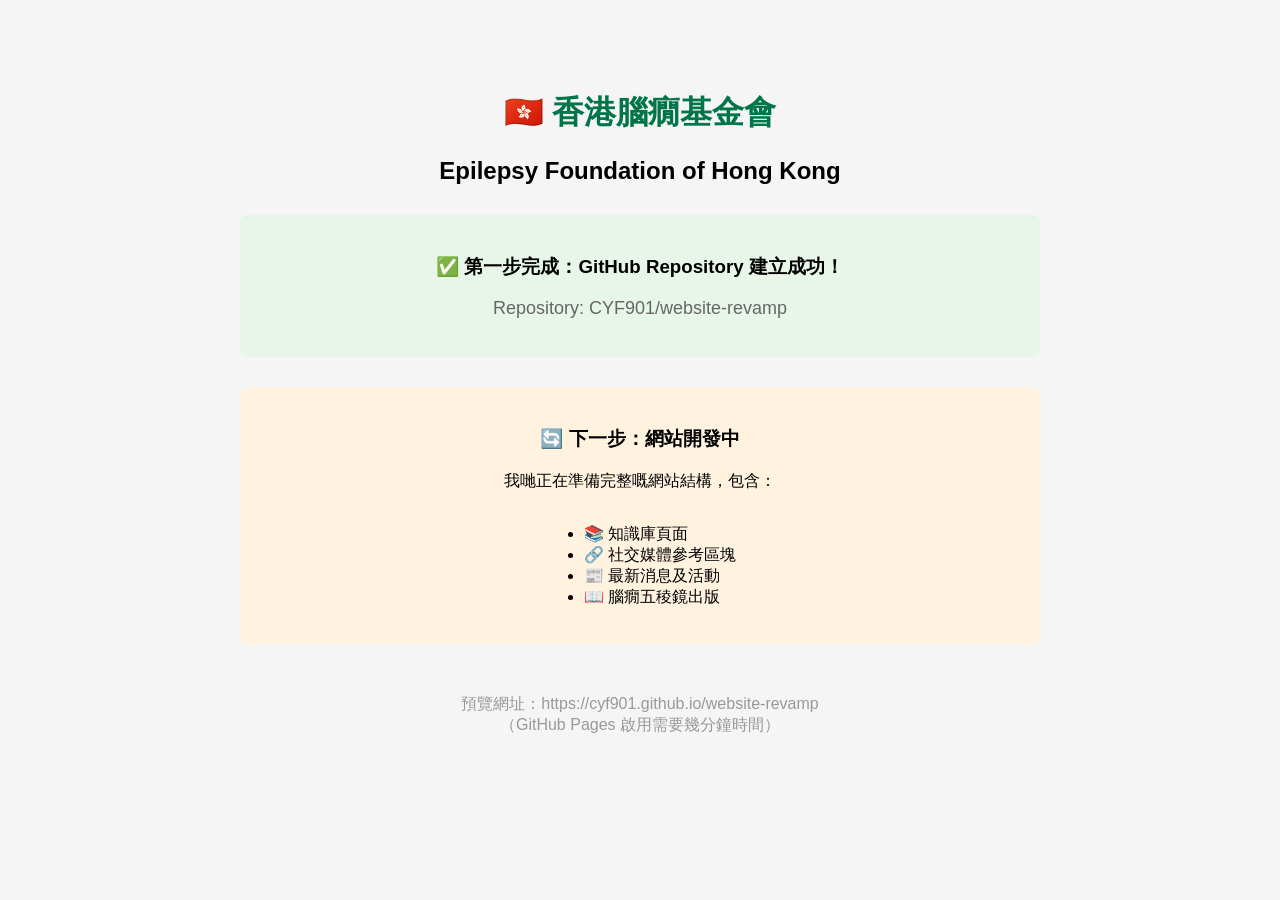
==== index.html @ 5966a338 "Add GitHub Pages workflow and initial index" ====
<!DOCTYPE html>
<html lang="zh-HK">
<head>
    <meta charset="UTF-8">
    <meta name="viewport" content="width=device-width, initial-scale=1.0">
    <title>香港腦癇基金會 - Website Revamp</title>
    <style>
        body {
            font-family: -apple-system, BlinkMacSystemFont, "Segoe UI", Roboto, Helvetica, Arial, sans-serif;
            max-width: 800px;
            margin: 50px auto;
            padding: 20px;
            text-align: center;
            background: #f5f5f5;
        }
        h1 { color: #007549; }
        .status { 
            background: #e8f5e9; 
            padding: 20px; 
            border-radius: 8px; 
            margin: 30px 0;
        }
        .progress { font-size: 18px; color: #666; }
    </style>
</head>
<body>
    <h1>🇭🇰 香港腦癇基金會</h1>
    <h2>Epilepsy Foundation of Hong Kong</h2>
    
    <div class="status">
        <h3>✅ 第一步完成：GitHub Repository 建立成功！</h3>
        <p class="progress">Repository: CYF901/website-revamp</p>
    </div>
    
    <div class="status" style="background: #fff3e0;">
        <h3>🔄 下一步：網站開發中</h3>
        <p>我哋正在準備完整嘅網站結構，包含：</p>
        <ul style="text-align: left; display: inline-block;">
            <li>📚 知識庫頁面</li>
            <li>🔗 社交媒體參考區塊</li>
            <li>📰 最新消息及活動</li>
            <li>📖 腦癇五稜鏡出版</li>
        </ul>
    </div>
    
    <p style="color: #999; margin-top: 50px;">
        預覽網址：https://cyf901.github.io/website-revamp<br>
        （GitHub Pages 啟用需要幾分鐘時間）
    </p>
</body>
</html>
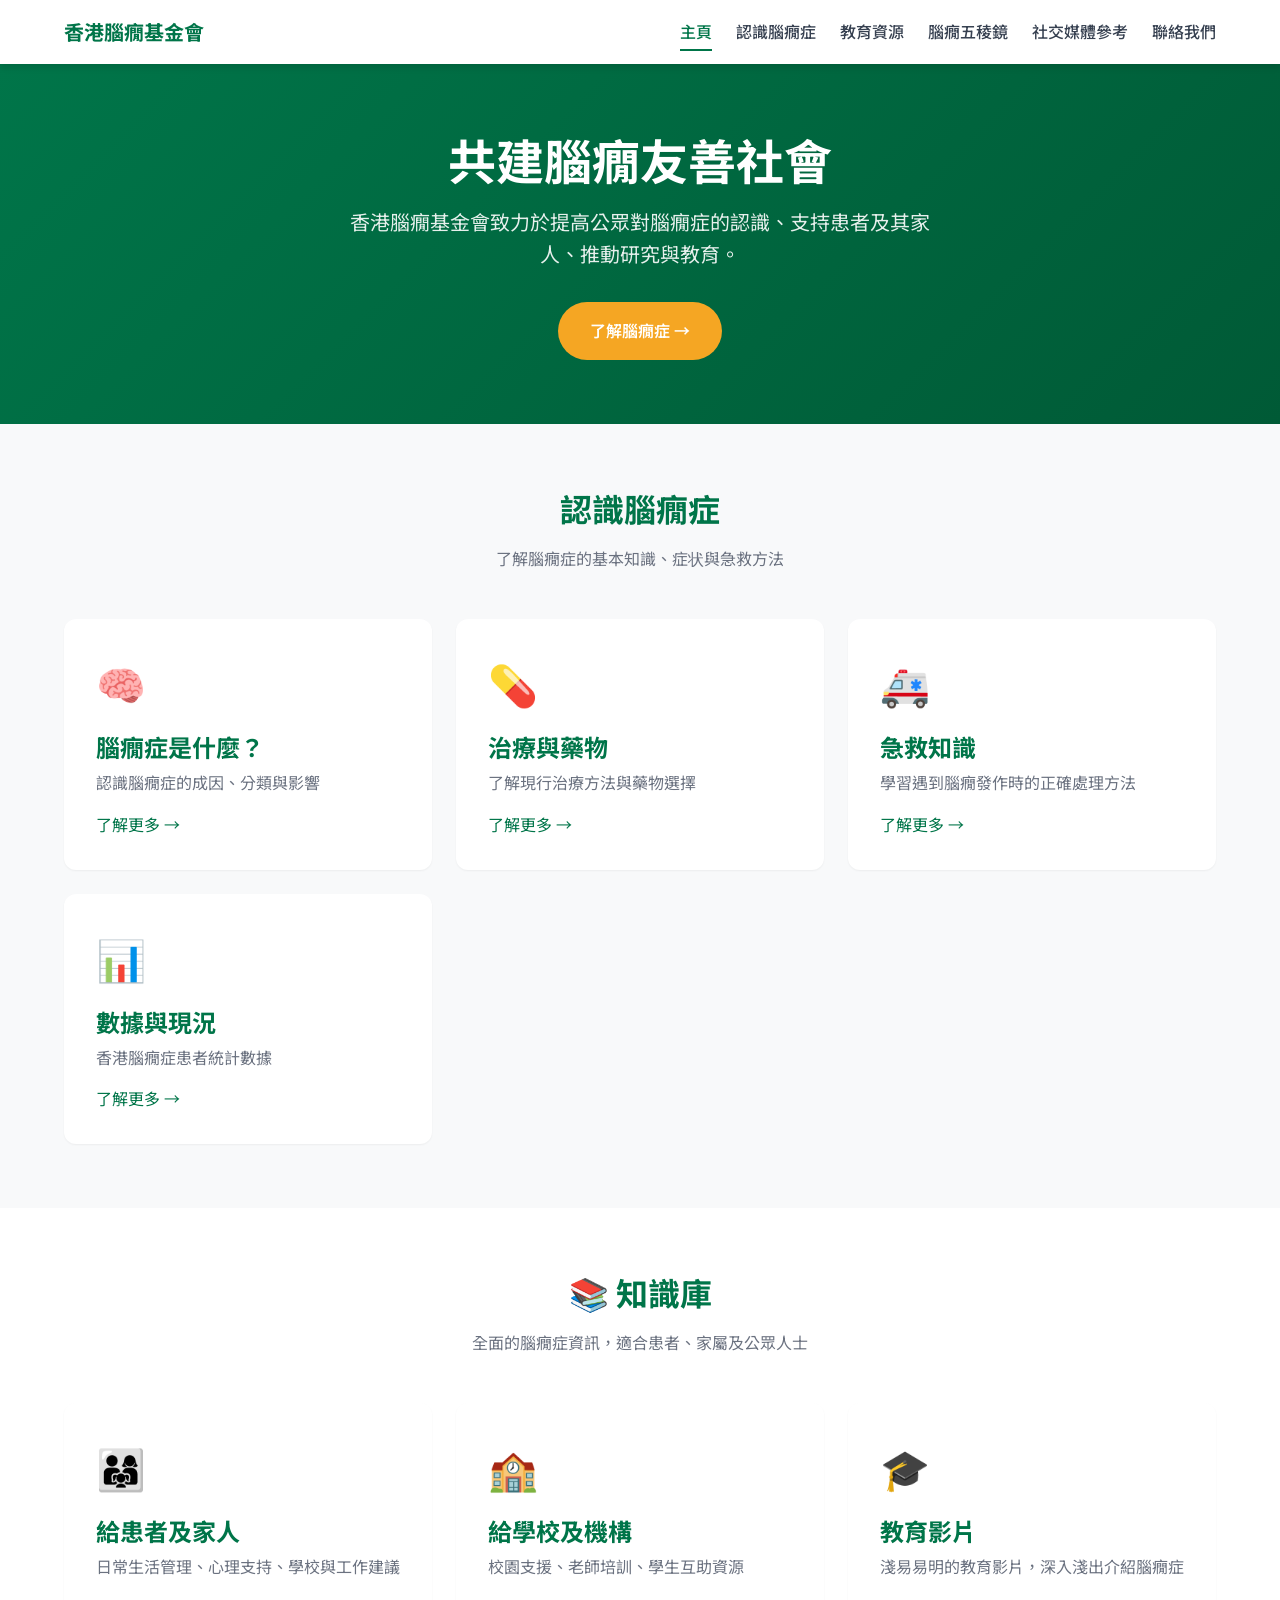
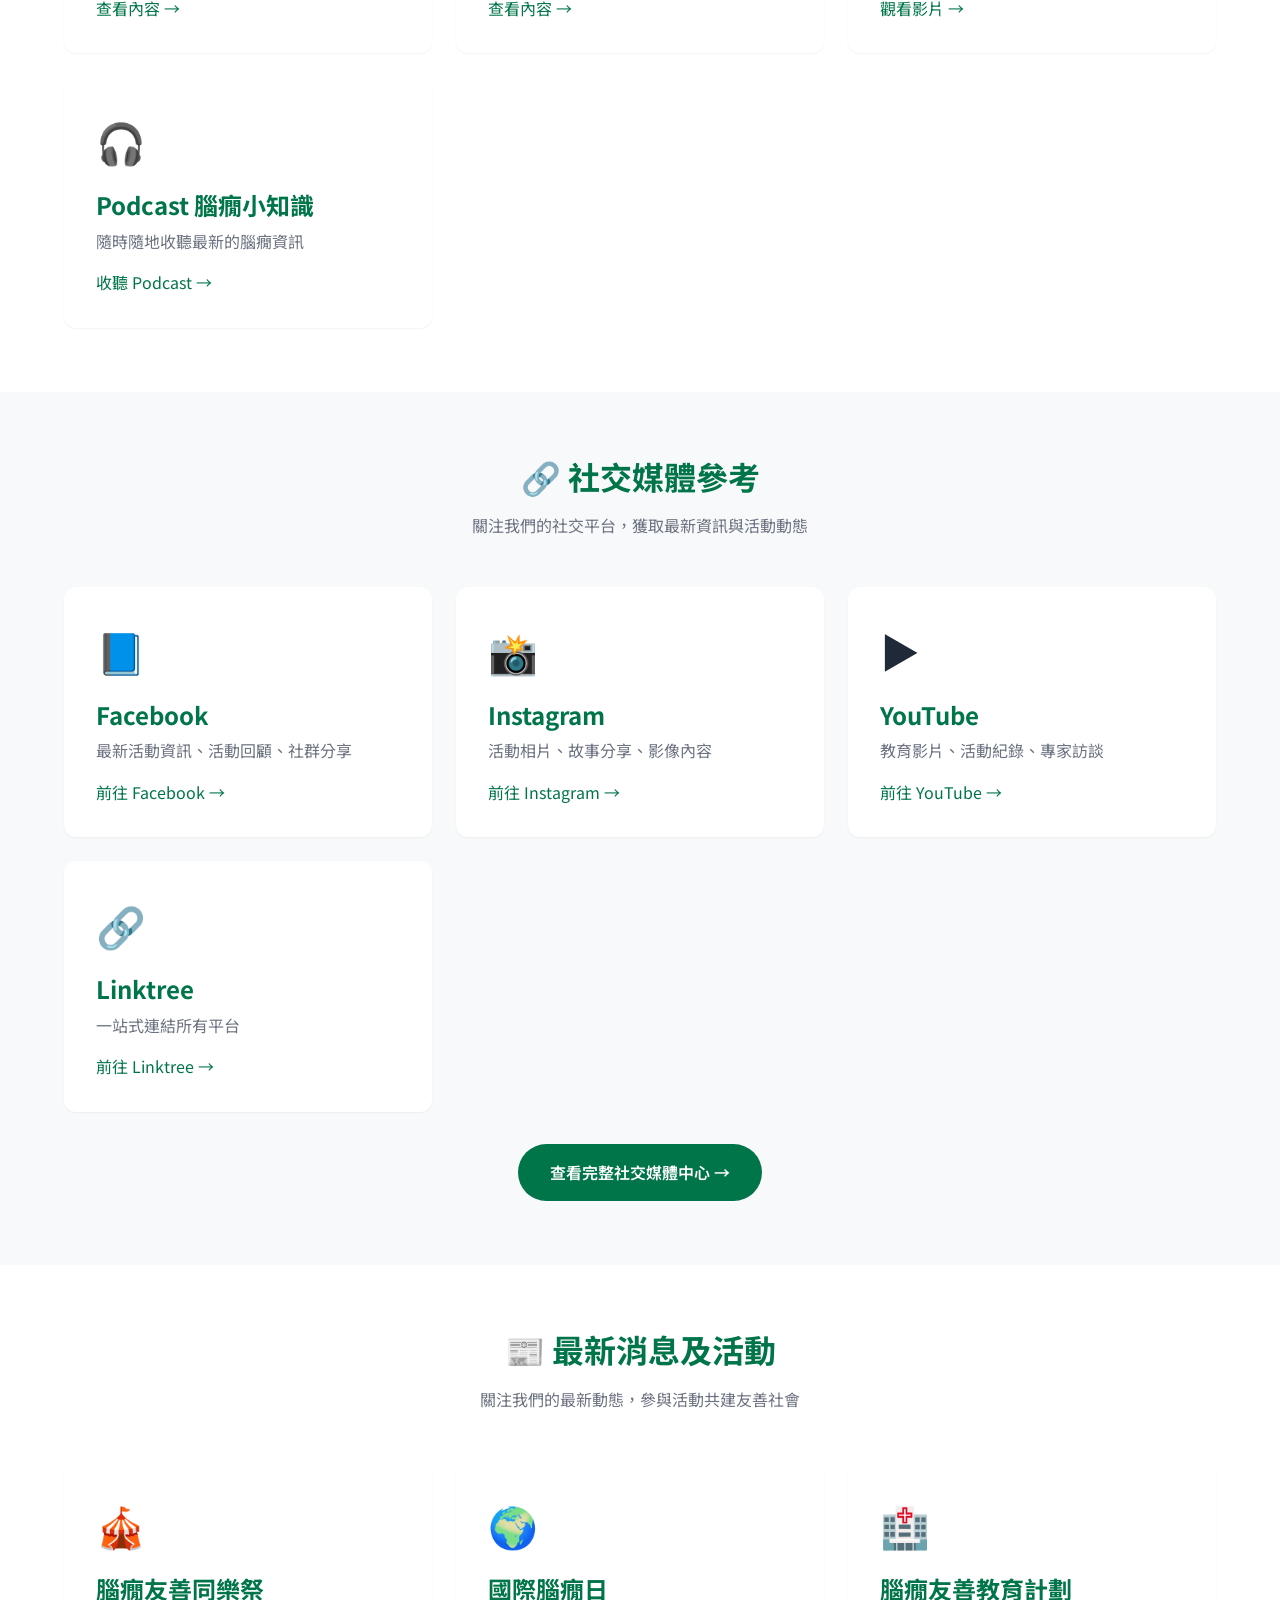
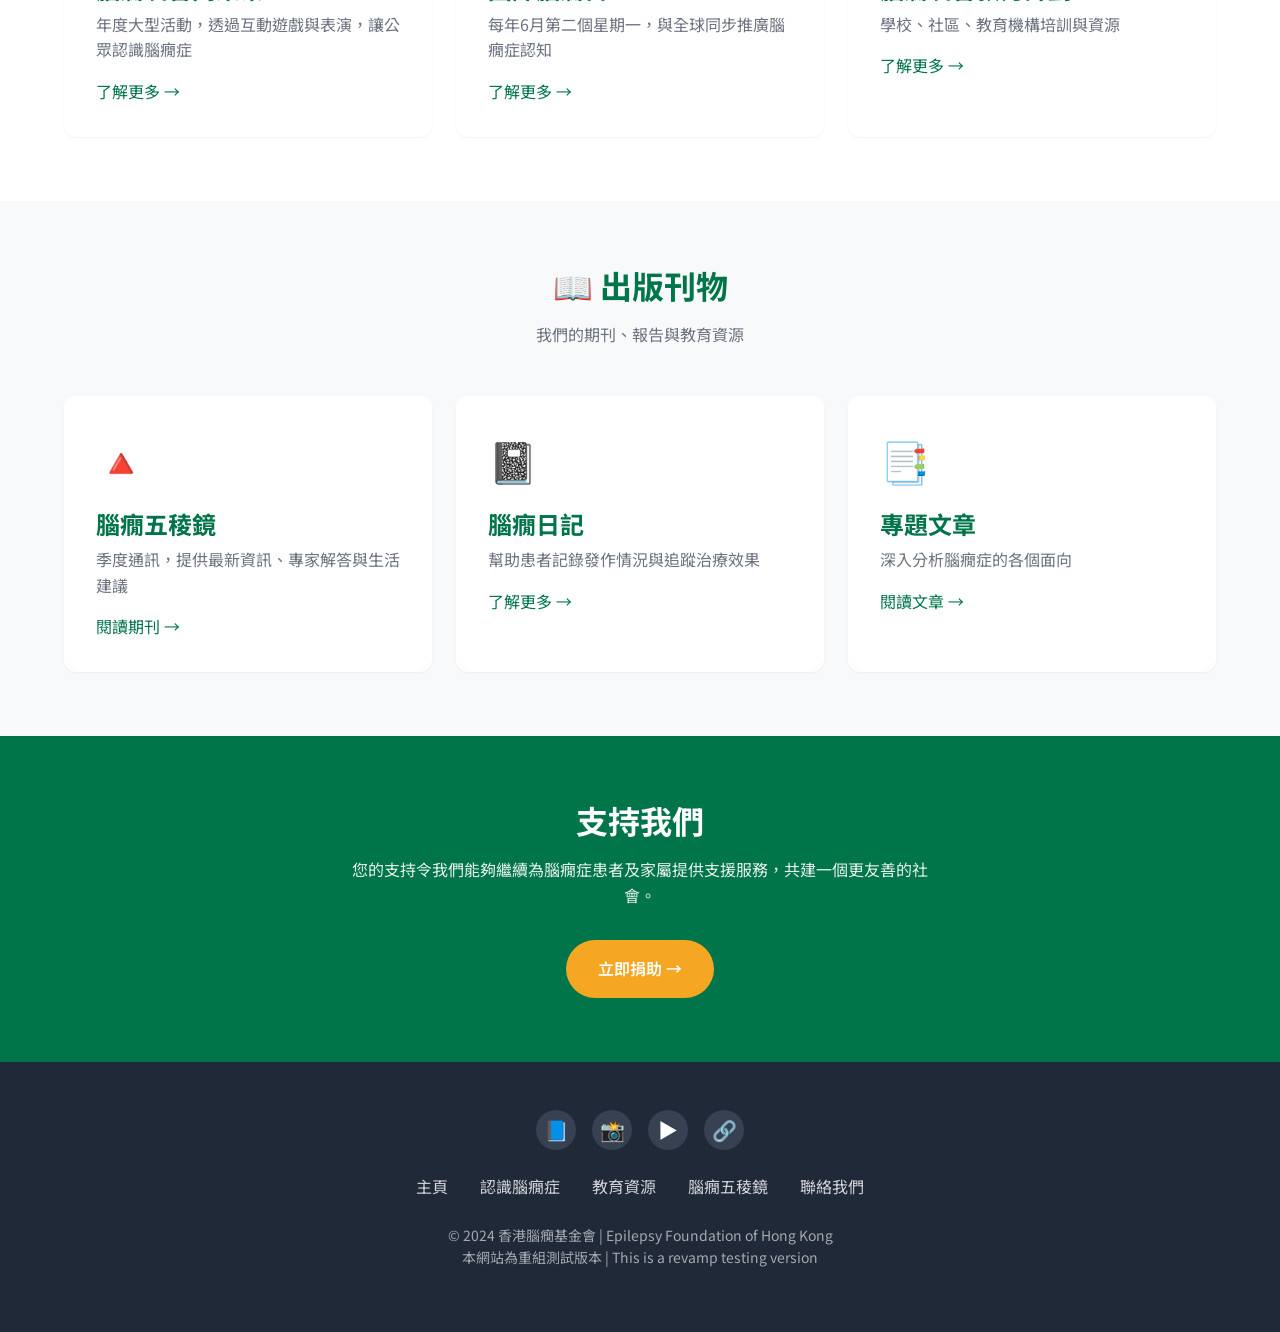
==== commit f4cf13c7: "Add complete website structure with knowledge base, social media reference, and responsive design Pa" ====
--- a/index.html
+++ b/index.html
@@ -3,49 +3,271 @@
 <head>
     <meta charset="UTF-8">
     <meta name="viewport" content="width=device-width, initial-scale=1.0">
-    <title>香港腦癇基金會 - Website Revamp</title>
-    <style>
-        body {
-            font-family: -apple-system, BlinkMacSystemFont, "Segoe UI", Roboto, Helvetica, Arial, sans-serif;
-            max-width: 800px;
-            margin: 50px auto;
-            padding: 20px;
-            text-align: center;
-            background: #f5f5f5;
-        }
-        h1 { color: #007549; }
-        .status { 
-            background: #e8f5e9; 
-            padding: 20px; 
-            border-radius: 8px; 
-            margin: 30px 0;
-        }
-        .progress { font-size: 18px; color: #666; }
-    </style>
+    <meta name="description" content="香港腦癇基金會 - 共建腦癇友善社會。認識腦癇症、教育資源、最新消息及活動。">
+    <title>香港腦癇基金會 | Epilepsy Foundation of Hong Kong</title>
+    <link rel="preconnect" href="https://fonts.googleapis.com">
+    <link rel="preconnect" href="https://fonts.gstatic.com" crossorigin>
+    <link href="https://fonts.googleapis.com/css2?family=Noto+Sans+TC:wght@400;500;700&display=swap" rel="stylesheet">
+    <link rel="stylesheet" href="css/style.css">
 </head>
 <body>
-    <h1>🇭🇰 香港腦癇基金會</h1>
-    <h2>Epilepsy Foundation of Hong Kong</h2>
-    
-    <div class="status">
-        <h3>✅ 第一步完成：GitHub Repository 建立成功！</h3>
-        <p class="progress">Repository: CYF901/website-revamp</p>
-    </div>
-    
-    <div class="status" style="background: #fff3e0;">
-        <h3>🔄 下一步：網站開發中</h3>
-        <p>我哋正在準備完整嘅網站結構，包含：</p>
-        <ul style="text-align: left; display: inline-block;">
-            <li>📚 知識庫頁面</li>
-            <li>🔗 社交媒體參考區塊</li>
-            <li>📰 最新消息及活動</li>
-            <li>📖 腦癇五稜鏡出版</li>
-        </ul>
-    </div>
-    
-    <p style="color: #999; margin-top: 50px;">
-        預覽網址：https://cyf901.github.io/website-revamp<br>
-        （GitHub Pages 啟用需要幾分鐘時間）
-    </p>
+    <!-- Header -->
+    <header class="site-header">
+        <div class="header-inner">
+            <a href="index.html" class="logo">
+                <img src="images/EFHK-logo.gif" alt="香港腦癇基金會" onerror="this.style.display='none'">
+                <span class="logo-text">香港腦癇基金會</span>
+            </a>
+            
+            <button class="menu-toggle" aria-label="選單">☰</button>
+            
+            <nav class="main-nav">
+                <ul>
+                    <li><a href="index.html" class="active">主頁</a></li>
+                    <li><a href="knowledge-base.html">認識腦癇症</a></li>
+                    <li><a href="education.html">教育資源</a></li>
+                    <li><a href="publications.html">腦癇五稜鏡</a></li>
+                    <li><a href="social-media-reference.html">社交媒體參考</a></li>
+                    <li><a href="contact.html">聯絡我們</a></li>
+                </ul>
+            </nav>
+        </div>
+    </header>
+
+    <!-- Hero Section -->
+    <section class="hero">
+        <div class="container">
+            <h1>共建腦癇友善社會</h1>
+            <p>香港腦癇基金會致力於提高公眾對腦癇症的認識、支持患者及其家人、推動研究與教育。</p>
+            <a href="knowledge-base.html" class="hero-cta">了解腦癇症 →</a>
+        </div>
+    </section>
+
+    <!-- Quick Access Section -->
+    <section class="section">
+        <div class="container">
+            <div class="section-header">
+                <h2>認識腦癇症</h2>
+                <p>了解腦癇症的基本知識、症状與急救方法</p>
+            </div>
+            
+            <div class="card-grid">
+                <div class="card">
+                    <div class="card-icon">🧠</div>
+                    <h3>腦癇症是什麼？</h3>
+                    <p>認識腦癇症的成因、分類與影響</p>
+                    <a href="knowledge-base.html#what-is-epilepsy">了解更多 →</a>
+                </div>
+                <div class="card">
+                    <div class="card-icon">💊</div>
+                    <h3>治療與藥物</h3>
+                    <p>了解現行治療方法與藥物選擇</p>
+                    <a href="knowledge-base.html#treatment">了解更多 →</a>
+                </div>
+                <div class="card">
+                    <div class="card-icon">🚑</div>
+                    <h3>急救知識</h3>
+                    <p>學習遇到腦癇發作時的正確處理方法</p>
+                    <a href="knowledge-base.html#first-aid">了解更多 →</a>
+                </div>
+                <div class="card">
+                    <div class="card-icon">📊</div>
+                    <h3>數據與現況</h3>
+                    <p>香港腦癇症患者統計數據</p>
+                    <a href="knowledge-base.html#statistics">了解更多 →</a>
+                </div>
+            </div>
+        </div>
+    </section>
+
+    <!-- Knowledge Base Preview -->
+    <section class="section section-alt">
+        <div class="container">
+            <div class="section-header">
+                <h2>📚 知識庫</h2>
+                <p>全面的腦癇症資訊，適合患者、家屬及公眾人士</p>
+            </div>
+            
+            <div class="card-grid">
+                <div class="card">
+                    <div class="card-icon">👨‍👩‍👧</div>
+                    <h3>給患者及家人</h3>
+                    <p>日常生活管理、心理支持、學校與工作建議</p>
+                    <a href="knowledge-base.html#patients-family">查看內容 →</a>
+                </div>
+                <div class="card">
+                    <div class="card-icon">🏫</div>
+                    <h3>給學校及機構</h3>
+                    <p>校園支援、老師培訓、學生互助資源</p>
+                    <a href="knowledge-base.html#school-institution">查看內容 →</a>
+                </div>
+                <div class="card">
+                    <div class="card-icon">🎓</div>
+                    <h3>教育影片</h3>
+                    <p>淺易易明的教育影片，深入淺出介紹腦癇症</p>
+                    <a href="education.html#videos">觀看影片 →</a>
+                </div>
+                <div class="card">
+                    <div class="card-icon">🎧</div>
+                    <h3>Podcast 腦癇小知識</h3>
+                    <p>隨時隨地收聽最新的腦癇資訊</p>
+                    <a href="education.html#podcast">收聽 Podcast →</a>
+                </div>
+            </div>
+        </div>
+    </section>
+
+    <!-- Social Media Reference Section -->
+    <section class="section">
+        <div class="container">
+            <div class="section-header">
+                <h2>🔗 社交媒體參考</h2>
+                <p>關注我們的社交平台，獲取最新資訊與活動動態</p>
+            </div>
+            
+            <div class="card-grid">
+                <div class="card">
+                    <div class="card-icon">📘</div>
+                    <h3>Facebook</h3>
+                    <p>最新活動資訊、活動回顧、社群分享</p>
+                    <a href="https://www.facebook.com/EFHK.org" target="_blank" rel="noopener">前往 Facebook →</a>
+                </div>
+                <div class="card">
+                    <div class="card-icon">📸</div>
+                    <h3>Instagram</h3>
+                    <p>活動相片、故事分享、影像內容</p>
+                    <a href="https://www.instagram.com/efhkorg/" target="_blank" rel="noopener">前往 Instagram →</a>
+                </div>
+                <div class="card">
+                    <div class="card-icon">▶️</div>
+                    <h3>YouTube</h3>
+                    <p>教育影片、活動紀錄、專家訪談</p>
+                    <a href="https://www.youtube.com/@epilepsyfoundationHK" target="_blank" rel="noopener">前往 YouTube →</a>
+                </div>
+                <div class="card">
+                    <div class="card-icon">🔗</div>
+                    <h3>Linktree</h3>
+                    <p>一站式連結所有平台</p>
+                    <a href="http://bit.ly/efhklink" target="_blank" rel="noopener">前往 Linktree →</a>
+                </div>
+            </div>
+            
+            <div class="text-center mt-xl">
+                <a href="social-media-reference.html" class="hero-cta" style="background: var(--primary);">查看完整社交媒體中心 →</a>
+            </div>
+        </div>
+    </section>
+
+    <!-- Latest News Section -->
+    <section class="section section-alt">
+        <div class="container">
+            <div class="section-header">
+                <h2>📰 最新消息及活動</h2>
+                <p>關注我們的最新動態，參與活動共建友善社會</p>
+            </div>
+            
+            <div class="card-grid">
+                <div class="card">
+                    <div class="card-icon">🎪</div>
+                    <h3>腦癇友善同樂祭</h3>
+                    <p>年度大型活動，透過互動遊戲與表演，讓公眾認識腦癇症</p>
+                    <a href="activities.html#funfest">了解更多 →</a>
+                </div>
+                <div class="card">
+                    <div class="card-icon">🌍</div>
+                    <h3>國際腦癇日</h3>
+                    <p>每年6月第二個星期一，與全球同步推廣腦癇症認知</p>
+                    <a href="activities.html#ied">了解更多 →</a>
+                </div>
+                <div class="card">
+                    <div class="card-icon">🏥</div>
+                    <h3>腦癇友善教育計劃</h3>
+                    <p>學校、社區、教育機構培訓與資源</p>
+                    <a href="activities.html#education-program">了解更多 →</a>
+                </div>
+            </div>
+        </div>
+    </section>
+
+    <!-- Publications Section -->
+    <section class="section">
+        <div class="container">
+            <div class="section-header">
+                <h2>📖 出版刊物</h2>
+                <p>我們的期刊、報告與教育資源</p>
+            </div>
+            
+            <div class="card-grid">
+                <div class="card">
+                    <div class="card-icon">🔺</div>
+                    <h3>腦癇五稜鏡</h3>
+                    <p>季度通訊，提供最新資訊、專家解答與生活建議</p>
+                    <a href="publications.html#newsletter">閱讀期刊 →</a>
+                </div>
+                <div class="card">
+                    <div class="card-icon">📓</div>
+                    <h3>腦癇日記</h3>
+                    <p>幫助患者記錄發作情況與追蹤治療效果</p>
+                    <a href="publications.html#diary">了解更多 →</a>
+                </div>
+                <div class="card">
+                    <div class="card-icon">📑</div>
+                    <h3>專題文章</h3>
+                    <p>深入分析腦癇症的各個面向</p>
+                    <a href="publications.html#articles">閱讀文章 →</a>
+                </div>
+            </div>
+        </div>
+    </section>
+
+    <!-- Donation CTA -->
+    <section class="section bg-primary">
+        <div class="container text-center">
+            <h2 style="color: white;">支持我們</h2>
+            <p style="color: white; opacity: 0.9; max-width: 600px; margin: 0 auto var(--space-xl);">
+                您的支持令我們能夠繼續為腦癇症患者及家屬提供支援服務，共建一個更友善的社會。
+            </p>
+            <a href="donation.html" class="hero-cta" style="background: var(--secondary);">立即捐助 →</a>
+        </div>
+    </section>
+
+    <!-- Footer -->
+    <footer class="site-footer">
+        <div class="container">
+            <div class="footer-social">
+                <a href="https://www.facebook.com/EFHK.org" target="_blank" rel="noopener" title="Facebook">📘</a>
+                <a href="https://www.instagram.com/efhkorg/" target="_blank" rel="noopener" title="Instagram">📸</a>
+                <a href="https://www.youtube.com/@epilepsyfoundationHK" target="_blank" rel="noopener" title="YouTube">▶️</a>
+                <a href="http://bit.ly/efhklink" target="_blank" rel="noopener" title="Website">🔗</a>
+            </div>
+            <div class="footer-links">
+                <a href="index.html">主頁</a>
+                <a href="knowledge-base.html">認識腦癇症</a>
+                <a href="education.html">教育資源</a>
+                <a href="publications.html">腦癇五稜鏡</a>
+                <a href="contact.html">聯絡我們</a>
+            </div>
+            <p style="opacity: 0.6; font-size: 0.875rem;">
+                © 2024 香港腦癇基金會 | Epilepsy Foundation of Hong Kong<br>
+                本網站為重組測試版本 | This is a revamp testing version
+            </p>
+        </div>
+    </footer>
+
+    <script>
+        // Mobile menu toggle
+        document.querySelector('.menu-toggle')?.addEventListener('click', function() {
+            document.querySelector('.main-nav').classList.toggle('active');
+        });
+        
+        // Close menu when clicking outside
+        document.addEventListener('click', function(e) {
+            const nav = document.querySelector('.main-nav');
+            const toggle = document.querySelector('.menu-toggle');
+            if (!nav.contains(e.target) && !toggle.contains(e.target)) {
+                nav.classList.remove('active');
+            }
+        });
+    </script>
 </body>
 </html>
--- a/css/style.css
+++ b/css/style.css
@@ -0,0 +1,441 @@
+/* EFHK Website Revamp - Design System */
+:root {
+    /* Brand Colors */
+    --primary: #007549;
+    --primary-dark: #005a36;
+    --primary-light: #00a066;
+    --secondary: #f5a623;
+    --secondary-dark: #d4891a;
+    --accent: #e74c3c;
+    --white: #ffffff;
+    --off-white: #f8f9fa;
+    --gray-100: #f3f4f6;
+    --gray-200: #e5e7eb;
+    --gray-300: #d1d5db;
+    --gray-500: #6b7280;
+    --gray-700: #374151;
+    --gray-900: #1f2937;
+    
+    /* Typography */
+    --font-primary: 'Noto Sans TC', -apple-system, BlinkMacSystemFont, "Segoe UI", Roboto, sans-serif;
+    --font-heading: 'Noto Sans TC', -apple-system, BlinkMacSystemFont, "Segoe UI", Roboto, sans-serif;
+    
+    /* Spacing */
+    --space-xs: 0.25rem;
+    --space-sm: 0.5rem;
+    --space-md: 1rem;
+    --space-lg: 1.5rem;
+    --space-xl: 2rem;
+    --space-2xl: 3rem;
+    --space-3xl: 4rem;
+    
+    /* Shadows */
+    --shadow-sm: 0 1px 2px rgba(0,0,0,0.05);
+    --shadow-md: 0 4px 6px rgba(0,0,0,0.1);
+    --shadow-lg: 0 10px 15px rgba(0,0,0,0.1);
+    --shadow-xl: 0 20px 25px rgba(0,0,0,0.1);
+    
+    /* Border Radius */
+    --radius-sm: 4px;
+    --radius-md: 8px;
+    --radius-lg: 12px;
+    --radius-xl: 16px;
+    --radius-full: 9999px;
+}
+
+/* Reset & Base */
+*, *::before, *::after {
+    box-sizing: border-box;
+    margin: 0;
+    padding: 0;
+}
+
+html {
+    scroll-behavior: smooth;
+    font-size: 16px;
+}
+
+body {
+    font-family: var(--font-primary);
+    line-height: 1.6;
+    color: var(--gray-900);
+    background: var(--off-white);
+}
+
+/* Typography */
+h1, h2, h3, h4, h5, h6 {
+    font-family: var(--font-heading);
+    font-weight: 700;
+    line-height: 1.3;
+    color: var(--gray-900);
+}
+
+h1 { font-size: 2.5rem; margin-bottom: var(--space-lg); }
+h2 { font-size: 2rem; margin-bottom: var(--space-md); }
+h3 { font-size: 1.5rem; margin-bottom: var(--space-sm); }
+h4 { font-size: 1.25rem; margin-bottom: var(--space-sm); }
+
+p { margin-bottom: var(--space-md); }
+
+a {
+    color: var(--primary);
+    text-decoration: none;
+    transition: color 0.2s;
+}
+
+a:hover {
+    color: var(--primary-dark);
+}
+
+/* Container */
+.container {
+    max-width: 1200px;
+    margin: 0 auto;
+    padding: 0 var(--space-lg);
+}
+
+/* Header */
+.site-header {
+    background: var(--white);
+    box-shadow: var(--shadow-md);
+    position: sticky;
+    top: 0;
+    z-index: 1000;
+}
+
+.header-inner {
+    display: flex;
+    align-items: center;
+    justify-content: space-between;
+    padding: var(--space-md) var(--space-lg);
+    max-width: 1200px;
+    margin: 0 auto;
+}
+
+.logo {
+    display: flex;
+    align-items: center;
+    gap: var(--space-sm);
+}
+
+.logo img {
+    height: 50px;
+    width: auto;
+}
+
+.logo-text {
+    font-size: 1.25rem;
+    font-weight: 700;
+    color: var(--primary);
+}
+
+/* Navigation */
+.main-nav ul {
+    display: flex;
+    gap: var(--space-lg);
+    list-style: none;
+}
+
+.main-nav a {
+    color: var(--gray-700);
+    font-weight: 500;
+    padding: var(--space-sm) 0;
+    position: relative;
+}
+
+.main-nav a:hover,
+.main-nav a.active {
+    color: var(--primary);
+}
+
+.main-nav a::after {
+    content: '';
+    position: absolute;
+    bottom: 0;
+    left: 0;
+    width: 0;
+    height: 2px;
+    background: var(--primary);
+    transition: width 0.3s;
+}
+
+.main-nav a:hover::after,
+.main-nav a.active::after {
+    width: 100%;
+}
+
+/* Mobile Menu */
+.menu-toggle {
+    display: none;
+    background: none;
+    border: none;
+    font-size: 1.5rem;
+    cursor: pointer;
+    padding: var(--space-sm);
+}
+
+/* Hero Section */
+.hero {
+    background: linear-gradient(135deg, var(--primary) 0%, var(--primary-dark) 100%);
+    color: var(--white);
+    padding: var(--space-3xl) 0;
+    text-align: center;
+}
+
+.hero h1 {
+    color: var(--white);
+    font-size: 3rem;
+    margin-bottom: var(--space-md);
+}
+
+.hero p {
+    font-size: 1.25rem;
+    opacity: 0.9;
+    max-width: 600px;
+    margin: 0 auto var(--space-xl);
+}
+
+.hero-cta {
+    display: inline-block;
+    background: var(--secondary);
+    color: var(--white);
+    padding: var(--space-md) var(--space-xl);
+    border-radius: var(--radius-full);
+    font-weight: 600;
+    transition: transform 0.2s, box-shadow 0.2s;
+}
+
+.hero-cta:hover {
+    transform: translateY(-2px);
+    box-shadow: var(--shadow-lg);
+    color: var(--white);
+}
+
+/* Section Styles */
+.section {
+    padding: var(--space-3xl) 0;
+}
+
+.section-alt {
+    background: var(--white);
+}
+
+.section-header {
+    text-align: center;
+    margin-bottom: var(--space-2xl);
+}
+
+.section-header h2 {
+    color: var(--primary);
+}
+
+.section-header p {
+    color: var(--gray-500);
+    max-width: 600px;
+    margin: 0 auto;
+}
+
+/* Card Grid */
+.card-grid {
+    display: grid;
+    grid-template-columns: repeat(auto-fit, minmax(280px, 1fr));
+    gap: var(--space-lg);
+}
+
+.card {
+    background: var(--white);
+    border-radius: var(--radius-lg);
+    padding: var(--space-xl);
+    box-shadow: var(--shadow-sm);
+    transition: transform 0.3s, box-shadow 0.3s;
+}
+
+.card:hover {
+    transform: translateY(-4px);
+    box-shadow: var(--shadow-lg);
+}
+
+.card-icon {
+    font-size: 2.5rem;
+    margin-bottom: var(--space-md);
+}
+
+.card h3 {
+    color: var(--primary);
+}
+
+.card p {
+    color: var(--gray-500);
+}
+
+/* Knowledge Base */
+.knowledge-section {
+    margin-bottom: var(--space-2xl);
+}
+
+.knowledge-section h3 {
+    color: var(--primary);
+    border-left: 4px solid var(--secondary);
+    padding-left: var(--space-md);
+    margin-bottom: var(--space-lg);
+}
+
+.knowledge-list {
+    display: grid;
+    grid-template-columns: repeat(auto-fit, minmax(250px, 1fr));
+    gap: var(--space-md);
+    list-style: none;
+}
+
+.knowledge-list li {
+    background: var(--white);
+    padding: var(--space-md);
+    border-radius: var(--radius-md);
+    box-shadow: var(--shadow-sm);
+}
+
+.knowledge-list a {
+    display: flex;
+    align-items: center;
+    gap: var(--space-sm);
+    font-weight: 500;
+}
+
+/* Social Media Reference Section */
+.social-ref-grid {
+    display: grid;
+    grid-template-columns: repeat(auto-fit, minmax(300px, 1fr));
+    gap: var(--space-xl);
+}
+
+.social-ref-card {
+    background: var(--white);
+    border-radius: var(--radius-lg);
+    padding: var(--space-xl);
+    box-shadow: var(--shadow-md);
+}
+
+.social-ref-card h4 {
+    display: flex;
+    align-items: center;
+    gap: var(--space-md);
+    color: var(--primary);
+    margin-bottom: var(--space-md);
+}
+
+.social-ref-card .social-icon {
+    font-size: 2rem;
+}
+
+.social-ref-card p {
+    color: var(--gray-500);
+    font-size: 0.95rem;
+}
+
+.embed-placeholder {
+    background: var(--gray-100);
+    border-radius: var(--radius-md);
+    padding: var(--space-lg);
+    text-align: center;
+    color: var(--gray-500);
+    margin-top: var(--space-md);
+    border: 2px dashed var(--gray-300);
+}
+
+/* Footer */
+.site-footer {
+    background: var(--gray-900);
+    color: var(--white);
+    padding: var(--space-2xl) 0;
+    text-align: center;
+}
+
+.footer-links {
+    display: flex;
+    justify-content: center;
+    gap: var(--space-xl);
+    margin-bottom: var(--space-lg);
+    flex-wrap: wrap;
+}
+
+.footer-links a {
+    color: var(--white);
+    opacity: 0.8;
+}
+
+.footer-links a:hover {
+    opacity: 1;
+}
+
+.footer-social {
+    display: flex;
+    justify-content: center;
+    gap: var(--space-md);
+    margin-bottom: var(--space-lg);
+}
+
+.footer-social a {
+    display: flex;
+    align-items: center;
+    justify-content: center;
+    width: 40px;
+    height: 40px;
+    background: var(--gray-700);
+    border-radius: var(--radius-full);
+    font-size: 1.25rem;
+    color: var(--white);
+    transition: background 0.3s;
+}
+
+.footer-social a:hover {
+    background: var(--primary);
+}
+
+/* Responsive */
+@media (max-width: 768px) {
+    .menu-toggle {
+        display: block;
+    }
+    
+    .main-nav {
+        display: none;
+        position: absolute;
+        top: 100%;
+        left: 0;
+        right: 0;
+        background: var(--white);
+        box-shadow: var(--shadow-lg);
+        padding: var(--space-lg);
+    }
+    
+    .main-nav.active {
+        display: block;
+    }
+    
+    .main-nav ul {
+        flex-direction: column;
+        gap: var(--space-md);
+    }
+    
+    .hero h1 {
+        font-size: 2rem;
+    }
+    
+    .hero {
+        padding: var(--space-2xl) 0;
+    }
+    
+    h1 { font-size: 2rem; }
+    h2 { font-size: 1.5rem; }
+    
+    .header-inner {
+        flex-wrap: wrap;
+    }
+}
+
+/* Utilities */
+.text-center { text-align: center; }
+.mt-xl { margin-top: var(--space-xl); }
+.mb-xl { margin-bottom: var(--space-xl); }
+.bg-primary { background: var(--primary); color: var(--white); }
+.text-primary { color: var(--primary); }
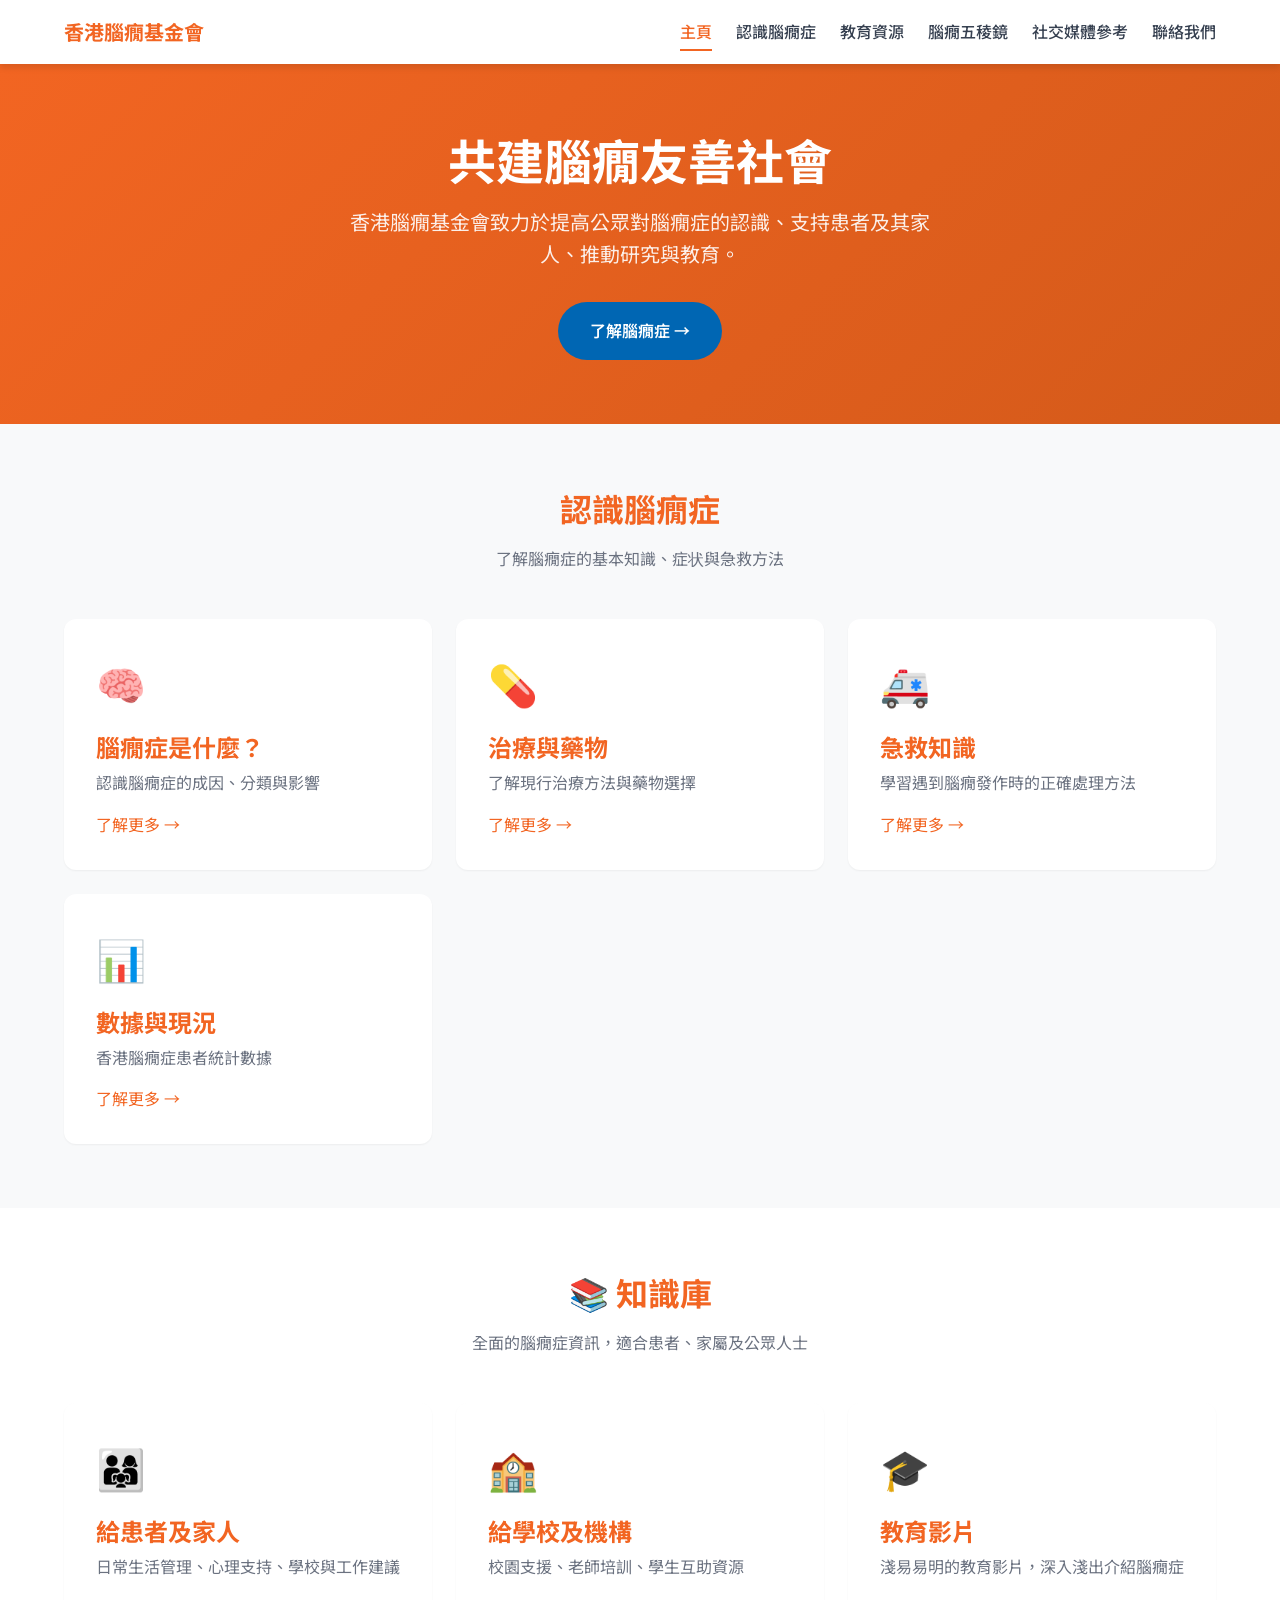
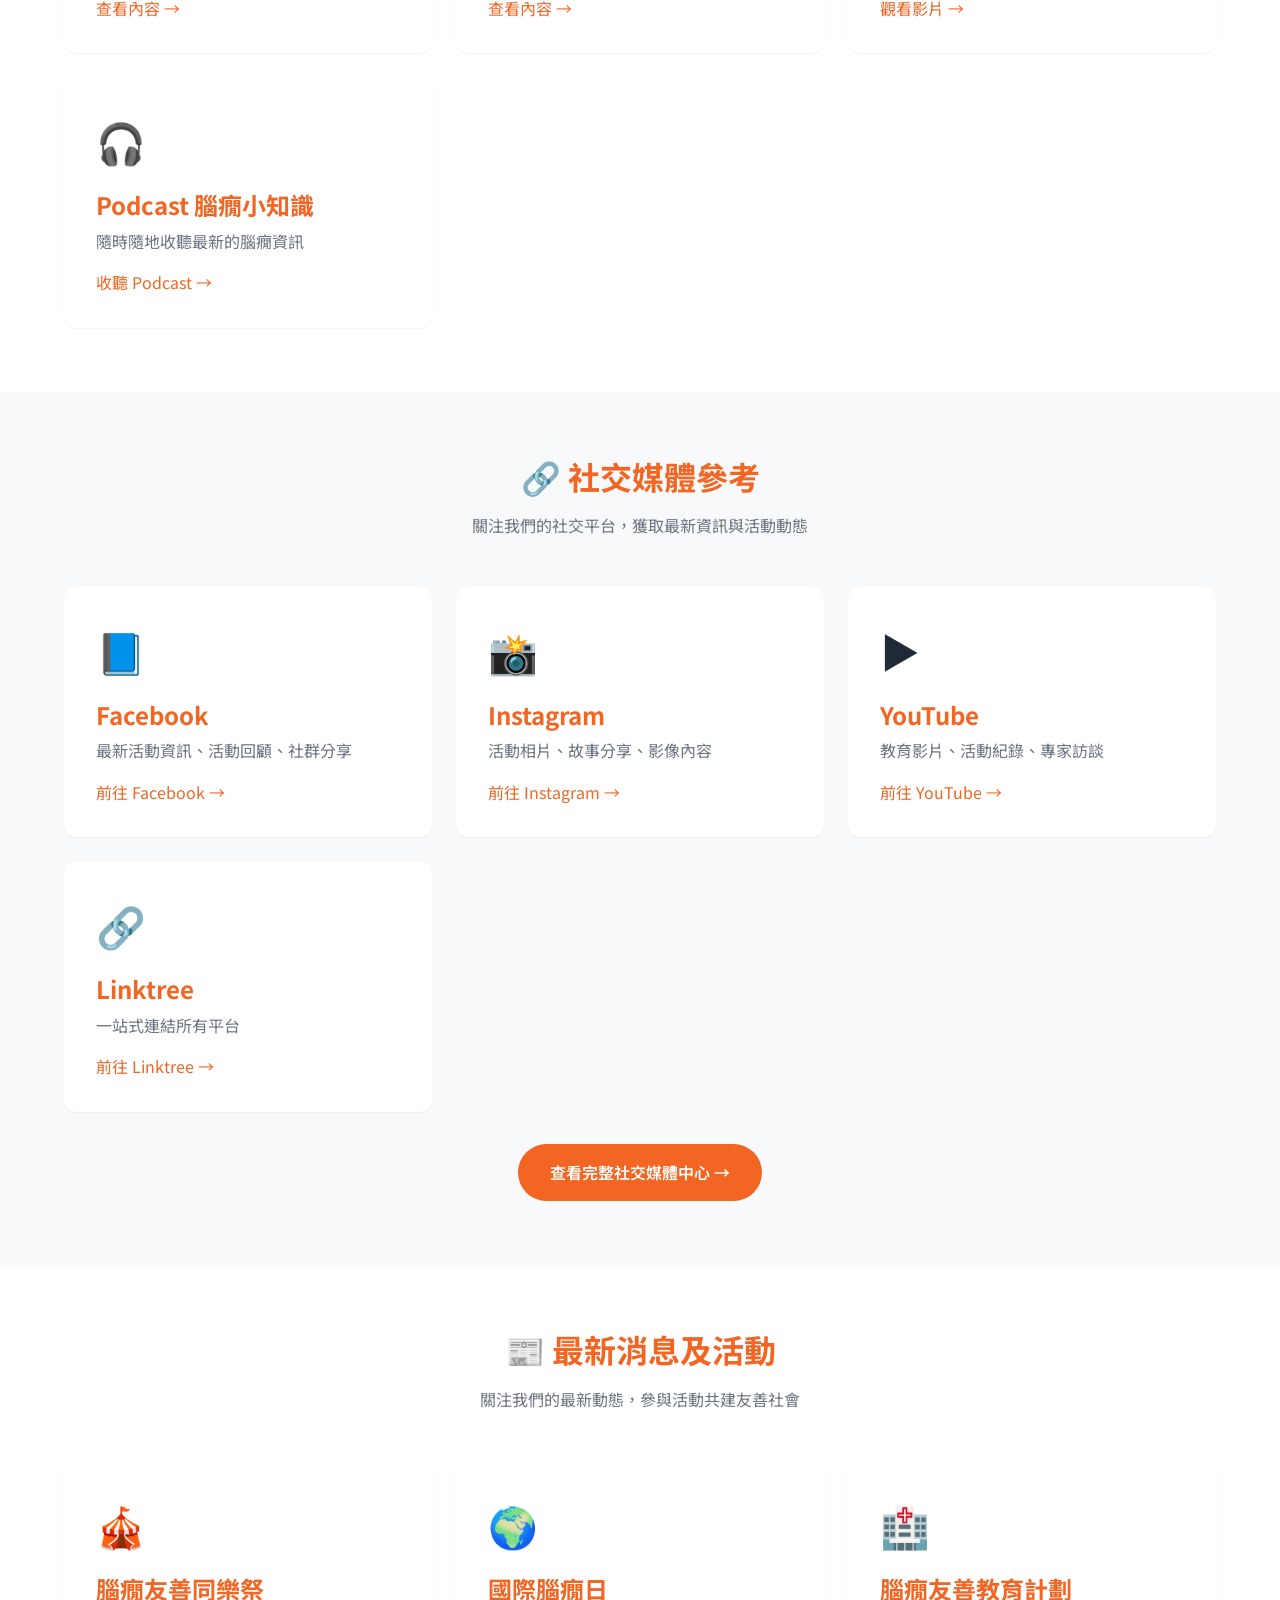
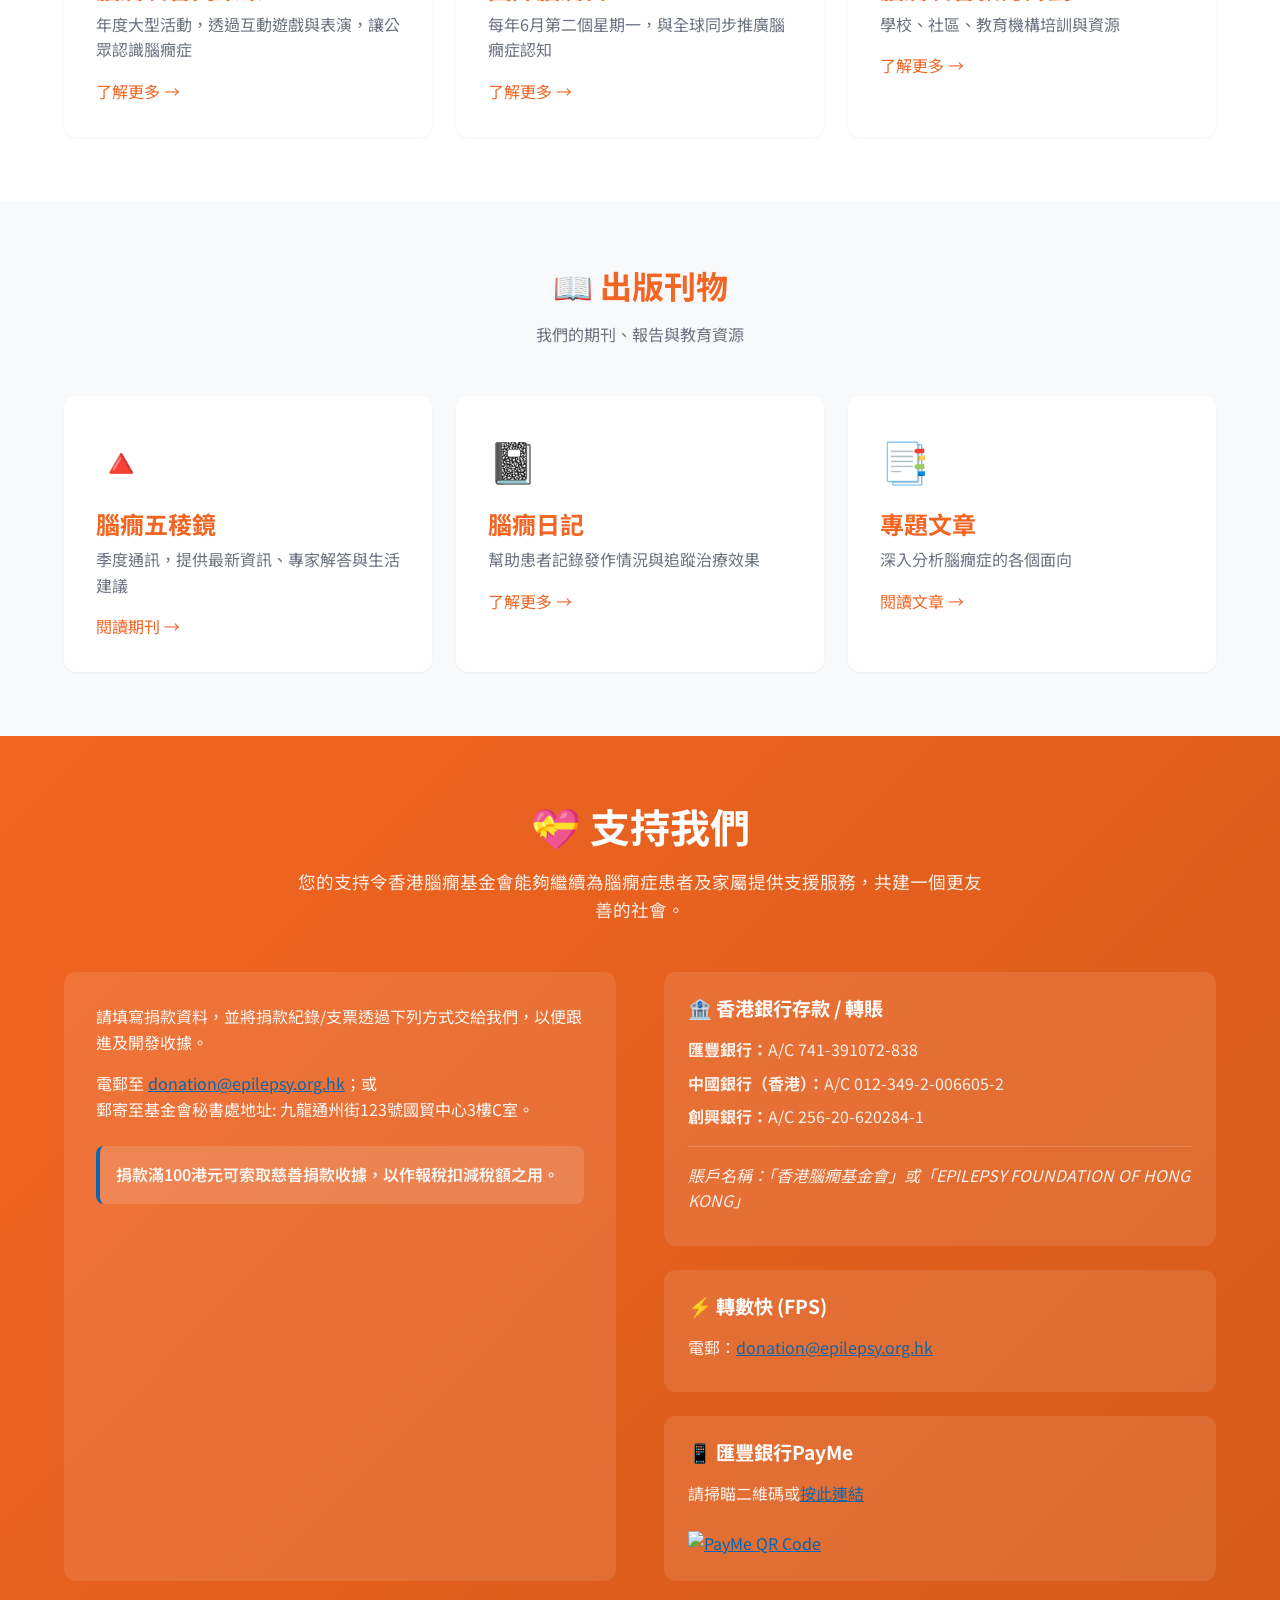
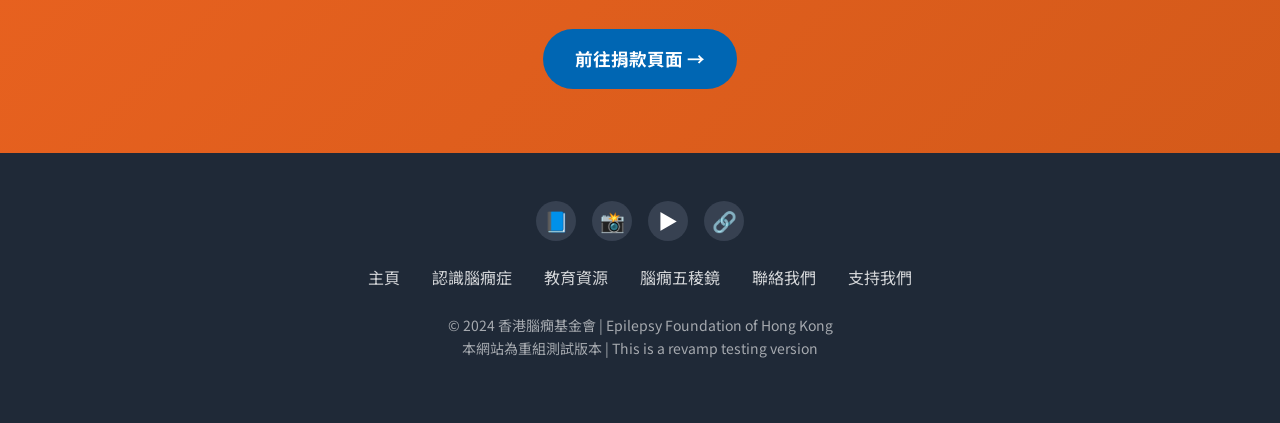
==== commit db2446c5: "Website improvements: brand color, donation section, podcast links, embed placeholders - Change bran" ====
--- a/index.html
+++ b/index.html
@@ -220,14 +220,49 @@
         </div>
     </section>
 
-    <!-- Donation CTA -->
-    <section class="section bg-primary">
-        <div class="container text-center">
-            <h2 style="color: white;">支持我們</h2>
-            <p style="color: white; opacity: 0.9; max-width: 600px; margin: 0 auto var(--space-xl);">
-                您的支持令我們能夠繼續為腦癇症患者及家屬提供支援服務，共建一個更友善的社會。
-            </p>
-            <a href="donation.html" class="hero-cta" style="background: var(--secondary);">立即捐助 →</a>
+    <!-- Call for Donation Section -->
+    <section class="section donation-section">
+        <div class="container">
+            <div class="donation-header">
+                <h2>💝 支持我們</h2>
+                <p>您的支持令香港腦癇基金會能夠繼續為腦癇症患者及家屬提供支援服務，共建一個更友善的社會。</p>
+            </div>
+            
+            <div class="donation-content">
+                <div class="donation-intro">
+                    <p>請填寫捐款資料，並將捐款紀錄/支票透過下列方式交給我們，以便跟進及開發收據。</p>
+                    <p>電郵至 <a href="mailto:donation@epilepsy.org.hk">donation@epilepsy.org.hk</a>；或<br>
+                    郵寄至基金會秘書處地址: 九龍通州街123號國貿中心3樓C室。</p>
+                    <p class="donation-note">捐款滿100港元可索取慈善捐款收據，以作報稅扣減稅額之用。</p>
+                </div>
+                
+                <div class="donation-methods">
+                    <div class="donation-method">
+                        <h3>🏦 香港銀行存款 / 轉賬</h3>
+                        <p><strong>匯豐銀行：</strong>A/C 741-391072-838</p>
+                        <p><strong>中國銀行（香港）：</strong>A/C 012-349-2-006605-2</p>
+                        <p><strong>創興銀行：</strong>A/C 256-20-620284-1</p>
+                        <p class="account-name">賬戶名稱：「香港腦癇基金會」或「EPILEPSY FOUNDATION OF HONG KONG」</p>
+                    </div>
+                    
+                    <div class="donation-method">
+                        <h3>⚡ 轉數快 (FPS)</h3>
+                        <p>電郵：<a href="mailto:donation@epilepsy.org.hk">donation@epilepsy.org.hk</a></p>
+                    </div>
+                    
+                    <div class="donation-method">
+                        <h3>📱 匯豐銀行PayMe</h3>
+                        <p>請掃瞄二維碼或<a href="https://qr.payme.hsbc.com.hk/2/RGaZUXKBq5g83QK3fy5NLB" target="_blank" rel="noopener">按此連結</a></p>
+                        <a href="https://qr.payme.hsbc.com.hk/2/RGaZUXKBq5g83QK3fy5NLB" target="_blank" rel="noopener">
+                            <img src="https://epilepsy.org.hk/wp-content/uploads/2021/03/qr-payme.png" alt="PayMe QR Code" style="max-width: 150px; margin-top: 1rem;">
+                        </a>
+                    </div>
+                </div>
+            </div>
+            
+            <div class="donation-cta">
+                <a href="https://epilepsy.org.hk/donation/" target="_blank" rel="noopener" class="hero-cta" style="background: var(--secondary); font-size: 1.1rem; padding: 1rem 2rem;">前往捐款頁面 →</a>
+            </div>
         </div>
     </section>
 
@@ -246,6 +281,7 @@
                 <a href="education.html">教育資源</a>
                 <a href="publications.html">腦癇五稜鏡</a>
                 <a href="contact.html">聯絡我們</a>
+                <a href="https://epilepsy.org.hk/donation/" target="_blank" rel="noopener">支持我們</a>
             </div>
             <p style="opacity: 0.6; font-size: 0.875rem;">
                 © 2024 香港腦癇基金會 | Epilepsy Foundation of Hong Kong<br>
--- a/css/style.css
+++ b/css/style.css
@@ -1,11 +1,11 @@
 /* EFHK Website Revamp - Design System */
 :root {
-    /* Brand Colors */
-    --primary: #007549;
-    --primary-dark: #005a36;
-    --primary-light: #00a066;
-    --secondary: #f5a623;
-    --secondary-dark: #d4891a;
+    /* Brand Colors - Vibrant Orange (#F26522) */
+    --primary: #F26522;
+    --primary-dark: #d45a1a;
+    --primary-light: #ff7a3d;
+    --secondary: #0066b3;
+    --secondary-dark: #004c82;
     --accent: #e74c3c;
     --white: #ffffff;
     --off-white: #f8f9fa;
@@ -433,6 +433,122 @@
     }
 }
 
+/* Donation Section */
+.donation-section {
+    background: linear-gradient(135deg, var(--primary) 0%, var(--primary-dark) 100%);
+    color: var(--white);
+    padding: var(--space-3xl) 0;
+}
+
+.donation-section .donation-header {
+    text-align: center;
+    margin-bottom: var(--space-2xl);
+}
+
+.donation-section .donation-header h2 {
+    color: var(--white);
+    font-size: 2.5rem;
+    margin-bottom: var(--space-md);
+}
+
+.donation-section .donation-header p {
+    color: var(--white);
+    opacity: 0.9;
+    max-width: 700px;
+    margin: 0 auto;
+    font-size: 1.1rem;
+}
+
+.donation-content {
+    display: grid;
+    grid-template-columns: 1fr 1fr;
+    gap: var(--space-2xl);
+    margin-bottom: var(--space-2xl);
+}
+
+@media (max-width: 768px) {
+    .donation-content {
+        grid-template-columns: 1fr;
+    }
+}
+
+.donation-intro {
+    background: rgba(255,255,255,0.1);
+    padding: var(--space-xl);
+    border-radius: var(--radius-lg);
+}
+
+.donation-intro p {
+    color: var(--white);
+    opacity: 0.95;
+    margin-bottom: var(--space-md);
+}
+
+.donation-intro a {
+    color: var(--secondary);
+    text-decoration: underline;
+}
+
+.donation-note {
+    background: rgba(255,255,255,0.15);
+    padding: var(--space-md);
+    border-radius: var(--radius-md);
+    font-weight: 600;
+    margin-top: var(--space-lg) !important;
+    border-left: 4px solid var(--secondary);
+}
+
+.donation-methods {
+    display: flex;
+    flex-direction: column;
+    gap: var(--space-lg);
+}
+
+.donation-method {
+    background: rgba(255,255,255,0.1);
+    padding: var(--space-lg);
+    border-radius: var(--radius-lg);
+}
+
+.donation-method h3 {
+    color: var(--white);
+    margin-bottom: var(--space-md);
+    font-size: 1.2rem;
+}
+
+.donation-method p {
+    color: var(--white);
+    opacity: 0.9;
+    margin-bottom: var(--space-sm);
+}
+
+.donation-method a {
+    color: var(--secondary);
+    text-decoration: underline;
+}
+
+.account-name {
+    margin-top: var(--space-md);
+    padding-top: var(--space-md);
+    border-top: 1px solid rgba(255,255,255,0.2);
+    font-style: italic;
+}
+
+.donation-cta {
+    text-align: center;
+}
+
+.donation-cta .hero-cta {
+    background: var(--secondary) !important;
+    color: var(--white);
+    font-weight: 700;
+}
+
+.donation-cta .hero-cta:hover {
+    background: var(--secondary-dark) !important;
+    transform: translateY(-2px);
+}
+
 /* Utilities */
 .text-center { text-align: center; }
 .mt-xl { margin-top: var(--space-xl); }
